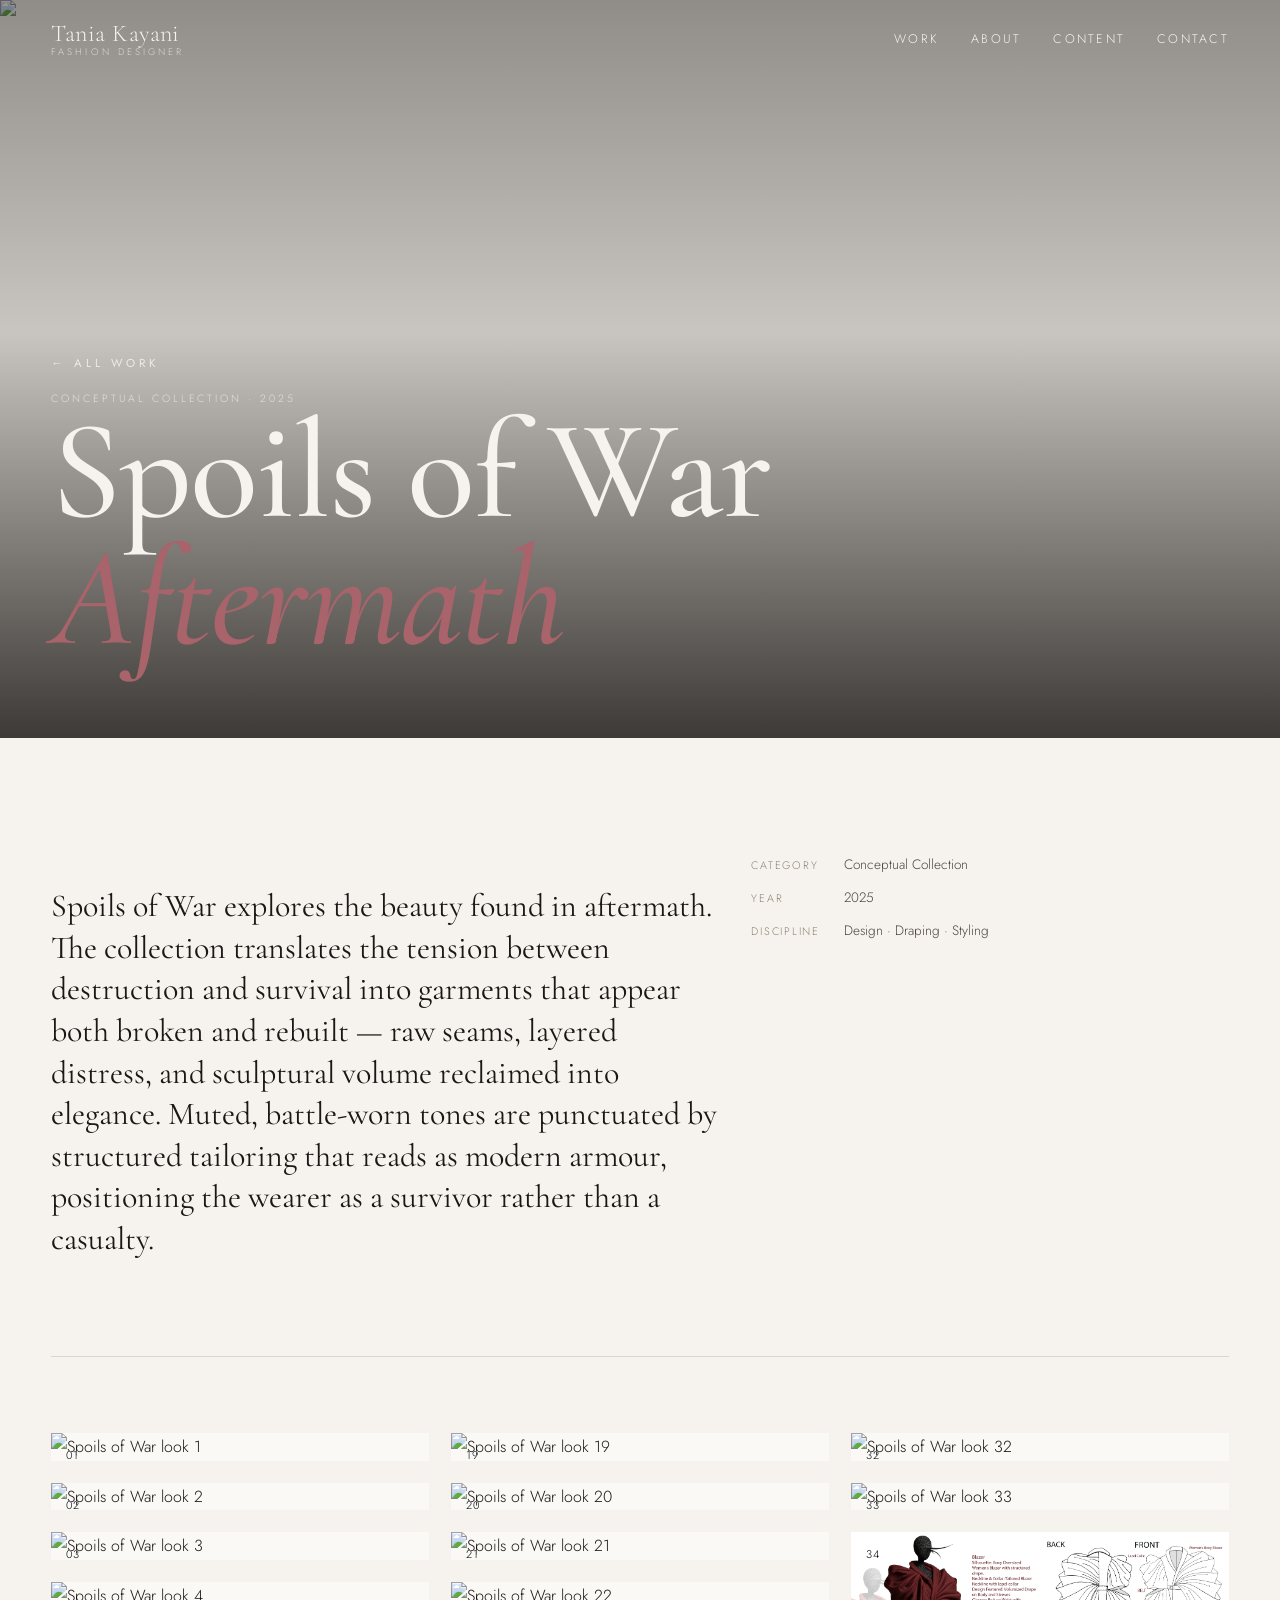
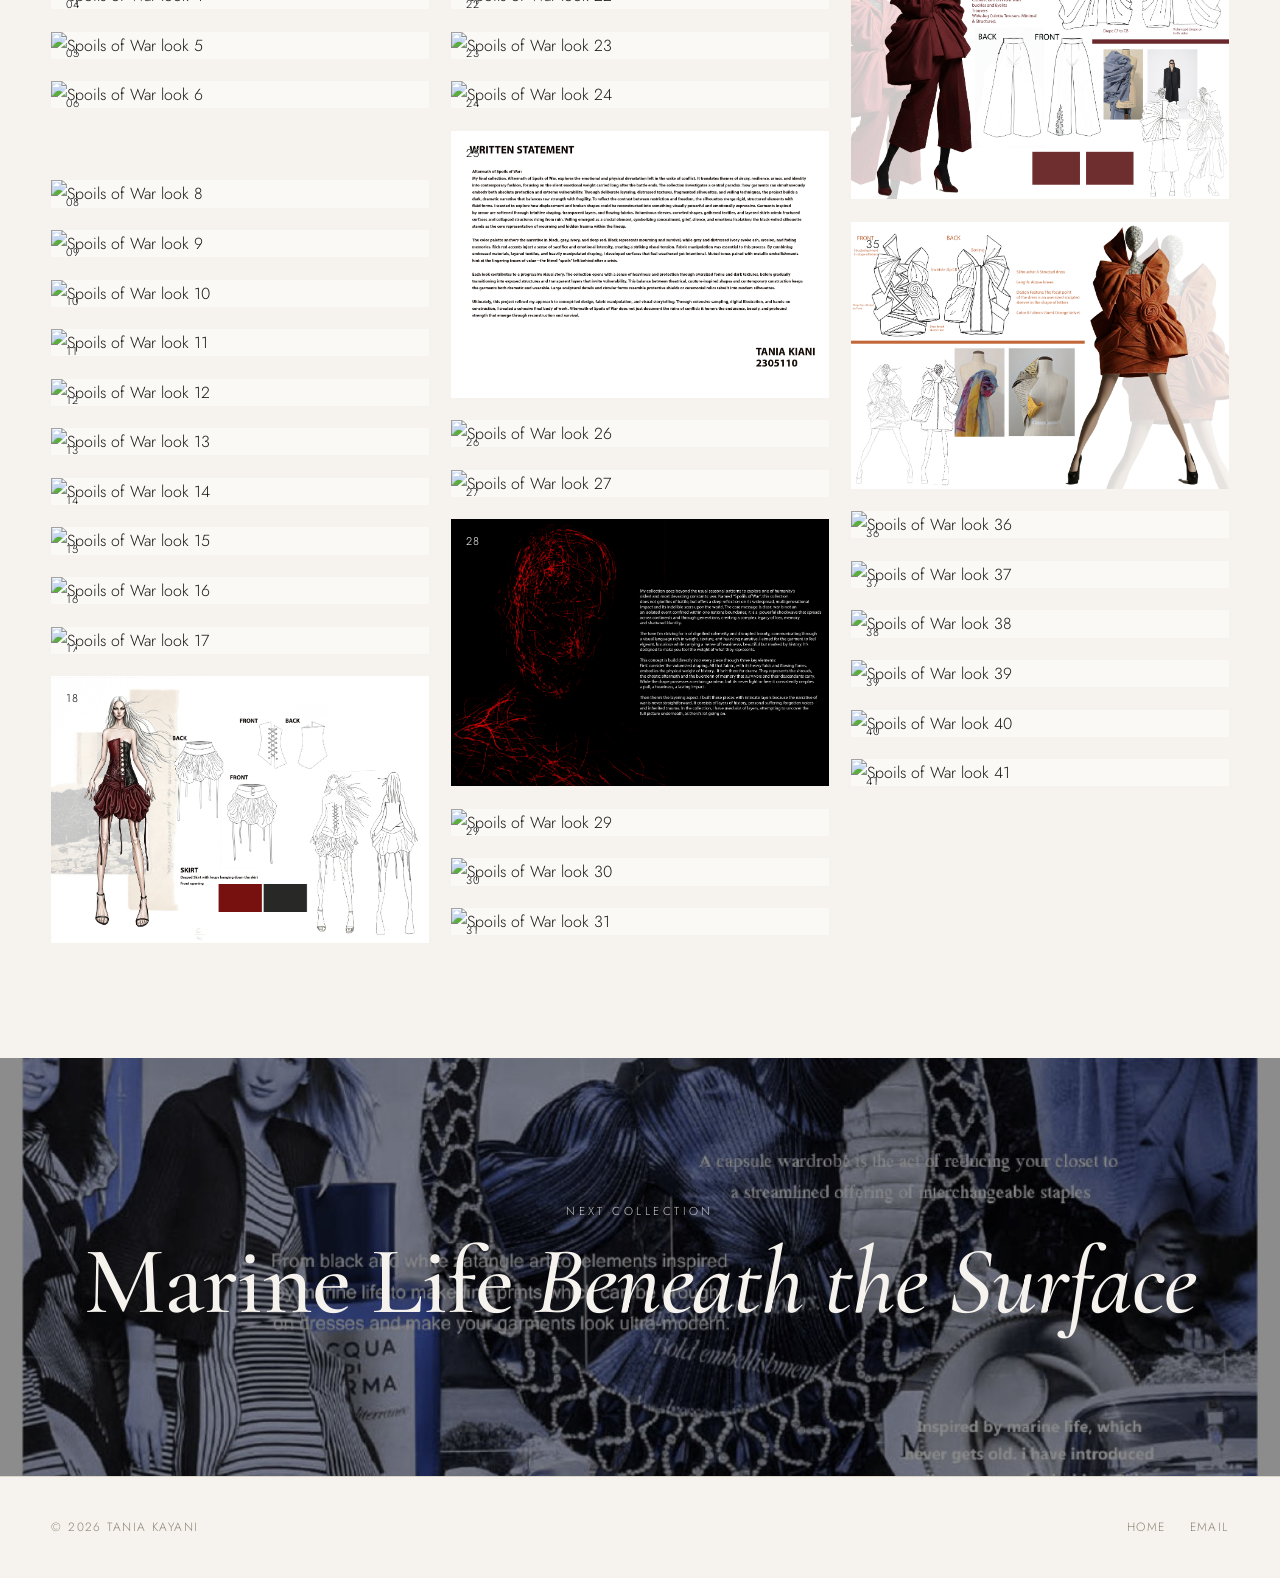
==== collection.html @ a07a9b73 "Build professional fashion portfolio website" ====
<!DOCTYPE html>
<html lang="en">
<head>
  <meta charset="UTF-8" />
  <meta name="viewport" content="width=device-width, initial-scale=1.0" />
  <title>Collection — Tania Kayani</title>
  <meta name="description" content="A collection by fashion designer Tania Kayani." />
  <link rel="preconnect" href="https://fonts.googleapis.com" />
  <link rel="preconnect" href="https://fonts.gstatic.com" crossorigin />
  <link href="https://fonts.googleapis.com/css2?family=Cormorant+Garamond:ital,wght@0,400;0,500;0,600;1,400;1,500&family=Jost:wght@300;400;500&display=swap" rel="stylesheet" />
  <link rel="stylesheet" href="css/style.css" />
</head>
<body>

  <!-- Navigation -->
  <header class="nav on-dark">
    <a class="nav__brand" href="index.html">
      <div class="nav__brand-name">Tania Kayani</div>
      <div class="nav__brand-sub">Fashion Designer</div>
    </a>
    <nav class="nav__links" aria-label="Primary">
      <a href="index.html#work">Work</a>
      <a href="index.html#about">About</a>
      <a href="index.html#content">Content</a>
      <a href="index.html#contact">Contact</a>
    </nav>
    <button class="nav__toggle" aria-label="Menu"><span></span><span></span><span></span></button>
  </header>

  <main id="collection">
    <!-- Detail hero -->
    <section class="detail-hero">
      <div class="detail-hero__bg"><img id="dHeroImg" alt="Collection hero" /></div>
      <div class="detail-hero__inner wrap">
        <a href="index.html#work" class="eyebrow" style="color:rgba(246,243,238,.85);display:inline-block;margin-bottom:1rem">&larr; All Work</a>
        <div class="card__cat" id="dCat" style="color:rgba(246,243,238,.85)"></div>
        <h1 class="detail-hero__title" id="dTitle"></h1>
      </div>
    </section>

    <!-- Meta / statement -->
    <section class="section" style="padding-bottom:clamp(2.5rem,6vw,5rem)">
      <div class="wrap">
        <div class="detail-meta" style="padding-bottom:clamp(2.5rem,6vw,4rem)">
          <p class="detail-meta__statement reveal" id="dStatement"></p>
          <div class="detail-facts reveal" id="dFacts"></div>
        </div>
      </div>
    </section>

    <!-- Gallery -->
    <section class="section" style="padding-top:0">
      <div class="wrap">
        <div class="gallery" id="dGallery"></div>
      </div>
    </section>

    <!-- Next collection -->
    <a class="next" id="dNext" href="#">
      <div class="next__bg"><img id="dNextImg" alt="Next collection" /></div>
      <div class="next__inner">
        <div class="next__label">Next Collection</div>
        <h2 class="next__title" id="dNextTitle"></h2>
      </div>
    </a>
  </main>

  <!-- Footer -->
  <footer class="footer">
    <div class="wrap footer__row">
      <span>&copy; <span id="year"></span> Tania Kayani</span>
      <div class="footer__links">
        <a href="index.html">Home</a>
        <a href="mailto:tania.kayani@example.com">Email</a>
      </div>
    </div>
  </footer>

  <script src="js/images.js"></script>
  <script src="js/data.js"></script>
  <script src="js/main.js"></script>
  <script>document.getElementById('year').textContent = new Date().getFullYear();</script>
</body>
</html>
---- css/style.css ----
/* =====================================================================
   Tania Kayani — Fashion Portfolio
   Editorial, minimal, high-fashion aesthetic
   ===================================================================== */

:root {
  --bg: #f6f3ee;
  --bg-alt: #eeeae2;
  --paper: #fbf9f5;
  --ink: #1a1714;
  --ink-soft: #4a443d;
  --muted: #8c8375;
  --line: #ddd6ca;
  --accent: #7c1f2b;      /* deep oxblood */
  --accent-soft: #a8636b;
  --gold: #b08d57;
  --max: 1400px;
  --gutter: clamp(1.25rem, 4vw, 4rem);
  --serif: 'Cormorant Garamond', Georgia, 'Times New Roman', serif;
  --sans: 'Jost', 'Helvetica Neue', Arial, sans-serif;
  --ease: cubic-bezier(0.22, 1, 0.36, 1);
}

* { box-sizing: border-box; }

html { scroll-behavior: smooth; }

body {
  margin: 0;
  background: var(--bg);
  color: var(--ink);
  font-family: var(--sans);
  font-weight: 300;
  font-size: 16px;
  line-height: 1.7;
  -webkit-font-smoothing: antialiased;
  text-rendering: optimizeLegibility;
  overflow-x: hidden;
}

img { display: block; max-width: 100%; }

a { color: inherit; text-decoration: none; }

h1, h2, h3, h4 {
  font-family: var(--serif);
  font-weight: 500;
  line-height: 1.05;
  margin: 0;
  letter-spacing: -0.01em;
}

.eyebrow {
  font-family: var(--sans);
  font-size: 0.72rem;
  letter-spacing: 0.35em;
  text-transform: uppercase;
  font-weight: 400;
  color: var(--muted);
}

.wrap { max-width: var(--max); margin: 0 auto; padding-inline: var(--gutter); }

.section { padding-block: clamp(4rem, 9vw, 9rem); }

/* ---------- Nav ---------- */
.nav {
  position: fixed;
  inset: 0 0 auto 0;
  z-index: 100;
  display: flex;
  align-items: center;
  justify-content: space-between;
  padding: 1.35rem var(--gutter);
  transition: background 0.5s var(--ease), padding 0.5s var(--ease), box-shadow 0.5s var(--ease);
  mix-blend-mode: normal;
}
.nav.scrolled {
  background: rgba(246, 243, 238, 0.88);
  backdrop-filter: blur(14px);
  padding-block: 0.9rem;
  box-shadow: 0 1px 0 var(--line);
}
.nav.on-dark:not(.scrolled) { color: #f6f3ee; }
.nav.on-dark:not(.scrolled) .nav__brand-sub { color: rgba(246,243,238,0.7); }
.nav.on-dark:not(.scrolled) .nav__links a::after { background: #f6f3ee; }

.nav__brand { line-height: 1; }
.nav__brand-name {
  font-family: var(--serif);
  font-size: 1.5rem;
  letter-spacing: 0.02em;
}
.nav__brand-sub {
  font-size: 0.6rem;
  letter-spacing: 0.32em;
  text-transform: uppercase;
  color: var(--muted);
  margin-top: 2px;
}
.nav__links { display: flex; gap: clamp(1.2rem, 2.5vw, 2.6rem); align-items: center; }
.nav__links a {
  font-size: 0.78rem;
  letter-spacing: 0.18em;
  text-transform: uppercase;
  position: relative;
  padding-block: 4px;
}
.nav__links a::after {
  content: '';
  position: absolute;
  left: 0; bottom: 0;
  width: 0; height: 1px;
  background: var(--ink);
  transition: width 0.4s var(--ease);
}
.nav__links a:hover::after, .nav__links a.active::after { width: 100%; }

.nav__toggle { display: none; background: none; border: 0; cursor: pointer; padding: 6px; }
.nav__toggle span { display: block; width: 26px; height: 1.5px; background: currentColor; margin: 6px 0; transition: 0.4s var(--ease); }

/* ---------- Hero ---------- */
.hero {
  position: relative;
  min-height: 100svh;
  display: flex;
  align-items: flex-end;
  color: #f6f3ee;
  overflow: hidden;
}
.hero__bg { position: absolute; inset: 0; z-index: 0; }
.hero__bg img { width: 100%; height: 100%; object-fit: cover; filter: grayscale(0.15) contrast(1.02); }
.hero__bg::after {
  content: '';
  position: absolute; inset: 0;
  background: linear-gradient(180deg, rgba(20,17,14,0.42) 0%, rgba(20,17,14,0.15) 40%, rgba(20,17,14,0.75) 100%);
}
.hero__inner { position: relative; z-index: 2; width: 100%; padding-bottom: clamp(3rem, 7vw, 6rem); }
.hero__title {
  font-size: clamp(3.4rem, 12vw, 11rem);
  line-height: 0.9;
  font-weight: 500;
  letter-spacing: -0.02em;
}
.hero__title em { font-style: italic; color: var(--accent-soft); }
.hero__meta {
  display: flex;
  flex-wrap: wrap;
  gap: 1rem 2.5rem;
  align-items: baseline;
  justify-content: space-between;
  margin-top: 1.8rem;
  border-top: 1px solid rgba(246,243,238,0.25);
  padding-top: 1.4rem;
}
.hero__tagline { font-family: var(--serif); font-size: clamp(1.1rem, 2.2vw, 1.6rem); font-style: italic; max-width: 32ch; }
.hero__scroll { font-size: 0.7rem; letter-spacing: 0.3em; text-transform: uppercase; opacity: 0.8; }

/* ---------- Intro / About ---------- */
.intro__grid { display: grid; grid-template-columns: 1fr; gap: clamp(2rem, 5vw, 5rem); }
@media (min-width: 900px) { .intro__grid { grid-template-columns: 0.9fr 1.1fr; align-items: center; } }
.intro__lead {
  font-family: var(--serif);
  font-size: clamp(1.6rem, 3.5vw, 2.8rem);
  line-height: 1.25;
  font-weight: 400;
}
.intro__lead em { font-style: italic; color: var(--accent); }
.intro__body p { color: var(--ink-soft); max-width: 54ch; }
.intro__body p + p { margin-top: 1.1rem; }
.stats { display: flex; flex-wrap: wrap; gap: 2.5rem; margin-top: 2.4rem; }
.stat__num { font-family: var(--serif); font-size: 2.6rem; line-height: 1; color: var(--accent); }
.stat__label { font-size: 0.7rem; letter-spacing: 0.2em; text-transform: uppercase; color: var(--muted); margin-top: 0.4rem; }

/* ---------- Section heading ---------- */
.head { display: flex; align-items: flex-end; justify-content: space-between; gap: 2rem; flex-wrap: wrap; margin-bottom: clamp(2rem, 5vw, 3.5rem); }
.head__title { font-size: clamp(2.2rem, 6vw, 4.5rem); }
.head__title em { font-style: italic; color: var(--accent); }
.head__note { max-width: 34ch; color: var(--ink-soft); font-size: 0.95rem; }

/* ---------- Collections grid ---------- */
.collections { display: grid; grid-template-columns: 1fr; gap: clamp(1.5rem, 3vw, 2.5rem); }
@media (min-width: 720px) { .collections { grid-template-columns: repeat(2, 1fr); } }
@media (min-width: 1100px) { .collections { grid-template-columns: repeat(12, 1fr); grid-auto-flow: dense; } }

.card { position: relative; overflow: hidden; background: var(--paper); display: block; }
@media (min-width: 1100px) {
  .card { grid-column: span 4; }
  .card--wide { grid-column: span 8; }
  .card--tall .card__media { aspect-ratio: 3 / 4.4; }
}
.card__media { position: relative; aspect-ratio: 3 / 4; overflow: hidden; }
.card--wide .card__media { aspect-ratio: 16 / 11; }
.card__media img {
  width: 100%; height: 100%; object-fit: cover;
  transition: transform 1.1s var(--ease), filter 0.8s var(--ease);
  filter: grayscale(0.1);
}
.card:hover .card__media img { transform: scale(1.06); filter: grayscale(0); }
.card__media::after {
  content: '';
  position: absolute; inset: 0;
  background: linear-gradient(180deg, rgba(20,17,14,0) 45%, rgba(20,17,14,0.72) 100%);
  transition: opacity 0.6s var(--ease);
}
.card__body { position: absolute; left: 0; right: 0; bottom: 0; padding: clamp(1.2rem, 2.5vw, 2rem); z-index: 2; color: #f6f3ee; }
.card__cat { font-size: 0.66rem; letter-spacing: 0.28em; text-transform: uppercase; opacity: 0.85; }
.card__title { font-size: clamp(1.6rem, 3vw, 2.6rem); margin-top: 0.35rem; }
.card__title em { font-style: italic; }
.card__meta { display: flex; align-items: center; gap: 0.75rem; margin-top: 0.7rem; font-size: 0.75rem; letter-spacing: 0.12em; text-transform: uppercase; opacity: 0; transform: translateY(8px); transition: 0.5s var(--ease); }
.card:hover .card__meta { opacity: 0.9; transform: none; }
.card__meta .arrow { transition: transform 0.5s var(--ease); }
.card:hover .card__meta .arrow { transform: translateX(6px); }

/* ---------- Content creator feature ---------- */
.feature { background: var(--ink); color: var(--bg); }
.feature .head__title, .feature .intro__lead em { color: var(--gold); }
.feature__grid { display: grid; gap: clamp(2rem,5vw,4rem); grid-template-columns: 1fr; align-items: center; }
@media (min-width: 900px){ .feature__grid { grid-template-columns: 1fr 1fr; } }
.feature__text p { color: #cfc7b8; max-width: 50ch; }
.feature__mosaic { display: grid; grid-template-columns: repeat(3, 1fr); gap: 0.6rem; }
.feature__mosaic img { width: 100%; aspect-ratio: 3/4; object-fit: cover; filter: grayscale(0.2); transition: filter 0.5s var(--ease), transform 0.8s var(--ease); }
.feature__mosaic img:hover { filter: none; transform: scale(1.03); }

/* ---------- Buttons ---------- */
.btn {
  display: inline-flex; align-items: center; gap: 0.7rem;
  font-size: 0.76rem; letter-spacing: 0.22em; text-transform: uppercase;
  padding: 1rem 1.8rem;
  border: 1px solid currentColor;
  border-radius: 100px;
  transition: 0.45s var(--ease);
  cursor: pointer; background: transparent; color: inherit;
}
.btn:hover { background: var(--ink); color: var(--bg); border-color: var(--ink); }
.btn--light:hover { background: var(--bg); color: var(--ink); border-color: var(--bg); }
.btn--solid { background: var(--accent); border-color: var(--accent); color: #fff; }
.btn--solid:hover { background: var(--ink); border-color: var(--ink); }

/* ---------- Contact ---------- */
.contact { text-align: center; }
.contact__big { font-size: clamp(2.4rem, 8vw, 7rem); line-height: 0.95; }
.contact__big a { position: relative; }
.contact__big em { font-style: italic; color: var(--accent); }
.contact__links { display: flex; gap: 1.5rem; justify-content: center; flex-wrap: wrap; margin-top: 2.5rem; }

/* ---------- Footer ---------- */
.footer { border-top: 1px solid var(--line); padding-block: 2.5rem; }
.footer__row { display: flex; justify-content: space-between; align-items: center; gap: 1.5rem; flex-wrap: wrap; font-size: 0.75rem; letter-spacing: 0.12em; text-transform: uppercase; color: var(--muted); }
.footer__links { display: flex; gap: 1.5rem; }
.footer__links a:hover { color: var(--ink); }

/* =====================================================================
   Collection detail page
   ===================================================================== */
.detail-hero { position: relative; min-height: 82svh; display: flex; align-items: flex-end; color: #f6f3ee; overflow: hidden; }
.detail-hero__bg { position: absolute; inset: 0; }
.detail-hero__bg img { width: 100%; height: 100%; object-fit: cover; }
.detail-hero__bg::after { content:''; position:absolute; inset:0; background: linear-gradient(180deg, rgba(20,17,14,0.45), rgba(20,17,14,0.2) 45%, rgba(20,17,14,0.82)); }
.detail-hero__inner { position: relative; z-index: 2; width: 100%; padding-bottom: clamp(2.5rem, 6vw, 5rem); }
.detail-hero__title { font-size: clamp(3rem, 11vw, 9rem); line-height: 0.9; }
.detail-hero__title em { font-style: italic; color: var(--accent-soft); }
.detail-hero__sub { font-family: var(--serif); font-style: italic; font-size: clamp(1.2rem, 2.4vw, 1.8rem); margin-top: 0.5rem; }

.detail-meta { display: grid; grid-template-columns: 1fr; gap: 2rem; border-bottom: 1px solid var(--line); }
@media (min-width: 860px){ .detail-meta { grid-template-columns: 1.4fr 1fr; align-items: start; } }
.detail-meta__statement { font-family: var(--serif); font-size: clamp(1.3rem, 2.6vw, 2rem); line-height: 1.3; font-weight: 400; }
.detail-facts dl { display: grid; grid-template-columns: auto 1fr; gap: 0.6rem 1.5rem; margin: 0; font-size: 0.85rem; }
.detail-facts dt { color: var(--muted); letter-spacing: 0.16em; text-transform: uppercase; font-size: 0.68rem; padding-top: 3px; }
.detail-facts dd { margin: 0; color: var(--ink-soft); }
.detail-facts .looks { display: flex; flex-wrap: wrap; gap: 0.5rem; }
.detail-facts .looks span { border: 1px solid var(--line); padding: 0.25rem 0.7rem; border-radius: 100px; font-size: 0.72rem; letter-spacing: 0.08em; }

/* Gallery — editorial masonry */
.gallery { column-count: 1; column-gap: clamp(0.8rem, 2vw, 1.4rem); }
@media (min-width: 640px){ .gallery { column-count: 2; } }
@media (min-width: 1080px){ .gallery { column-count: 3; } }
.gallery__item { break-inside: avoid; margin-bottom: clamp(0.8rem, 2vw, 1.4rem); position: relative; overflow: hidden; background: var(--paper); cursor: zoom-in; }
.gallery__item img { width: 100%; transition: transform 1s var(--ease), filter 0.6s var(--ease); filter: grayscale(0.08); }
.gallery__item:hover img { transform: scale(1.04); filter: none; }
.gallery__num { position: absolute; top: 0.8rem; left: 0.9rem; font-size: 0.7rem; letter-spacing: 0.15em; color: #fff; mix-blend-mode: difference; z-index: 2; }

/* Next collection strip */
.next { position: relative; overflow: hidden; color: #f6f3ee; text-align: center; display: block; }
.next__bg { position: absolute; inset: 0; }
.next__bg img { width: 100%; height: 100%; object-fit: cover; transition: transform 1.4s var(--ease); filter: grayscale(0.3) brightness(0.55); }
.next:hover .next__bg img { transform: scale(1.05); }
.next__inner { position: relative; z-index: 2; padding-block: clamp(4rem, 12vw, 9rem); }
.next__label { font-size: 0.72rem; letter-spacing: 0.3em; text-transform: uppercase; opacity: 0.8; }
.next__title { font-size: clamp(2.4rem, 8vw, 6rem); margin-top: 0.6rem; }
.next__title em { font-style: italic; }

/* ---------- Lightbox ---------- */
.lightbox { position: fixed; inset: 0; z-index: 200; background: rgba(16,14,12,0.94); display: none; align-items: center; justify-content: center; opacity: 0; transition: opacity 0.4s var(--ease); }
.lightbox.open { display: flex; opacity: 1; }
.lightbox img { max-width: 92vw; max-height: 88vh; object-fit: contain; box-shadow: 0 30px 80px rgba(0,0,0,0.5); }
.lightbox__btn { position: absolute; background: none; border: 0; color: #f6f3ee; cursor: pointer; font-family: var(--serif); }
.lightbox__close { top: clamp(1rem,3vw,2rem); right: clamp(1rem,3vw,2rem); font-size: 2.4rem; line-height: 1; }
.lightbox__nav { top: 50%; transform: translateY(-50%); font-size: 3rem; padding: 1rem; opacity: 0.7; transition: opacity 0.3s var(--ease); }
.lightbox__nav:hover { opacity: 1; }
.lightbox__prev { left: clamp(0.5rem,2vw,2rem); }
.lightbox__next { right: clamp(0.5rem,2vw,2rem); }
.lightbox__count { position: absolute; bottom: clamp(1rem,3vw,2rem); left: 50%; transform: translateX(-50%); color: rgba(246,243,238,0.75); font-size: 0.8rem; letter-spacing: 0.2em; }

/* ---------- Reveal on scroll ---------- */
.reveal { opacity: 0; transform: translateY(28px); transition: opacity 0.9s var(--ease), transform 0.9s var(--ease); }
.reveal.in { opacity: 1; transform: none; }

/* ---------- Mobile nav ---------- */
@media (max-width: 780px) {
  .nav__toggle { display: block; }
  .nav__links {
    position: fixed; inset: 0; flex-direction: column; justify-content: center; align-items: center;
    gap: 2rem; background: var(--bg); transform: translateX(100%); transition: transform 0.5s var(--ease);
  }
  .nav__links a { font-size: 1.1rem; }
  body.menu-open .nav__links { transform: none; }
  body.menu-open .nav__toggle span:nth-child(1) { transform: translateY(7.5px) rotate(45deg); }
  body.menu-open .nav__toggle span:nth-child(2) { opacity: 0; }
  body.menu-open .nav__toggle span:nth-child(3) { transform: translateY(-7.5px) rotate(-45deg); }
  .nav.on-dark:not(.scrolled) .nav__links { color: var(--ink); }
}

::selection { background: var(--accent); color: #fff; }
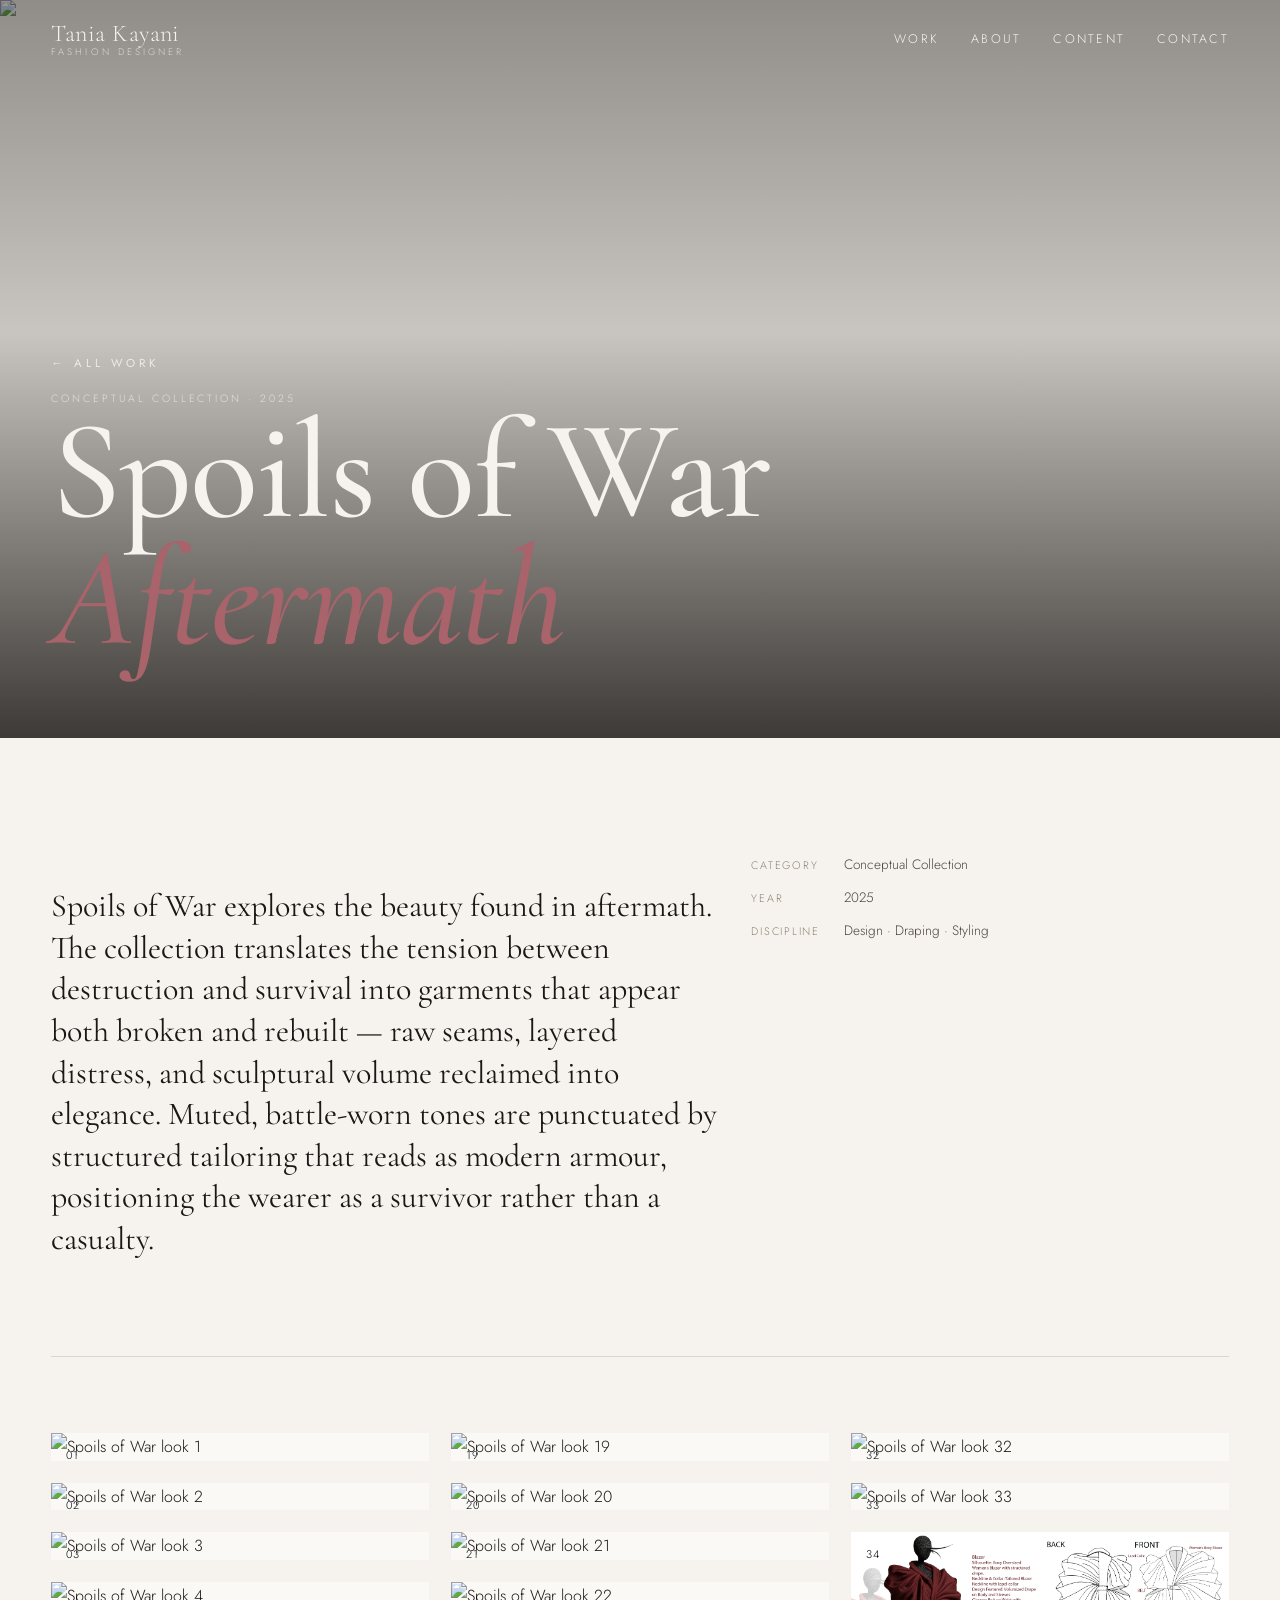
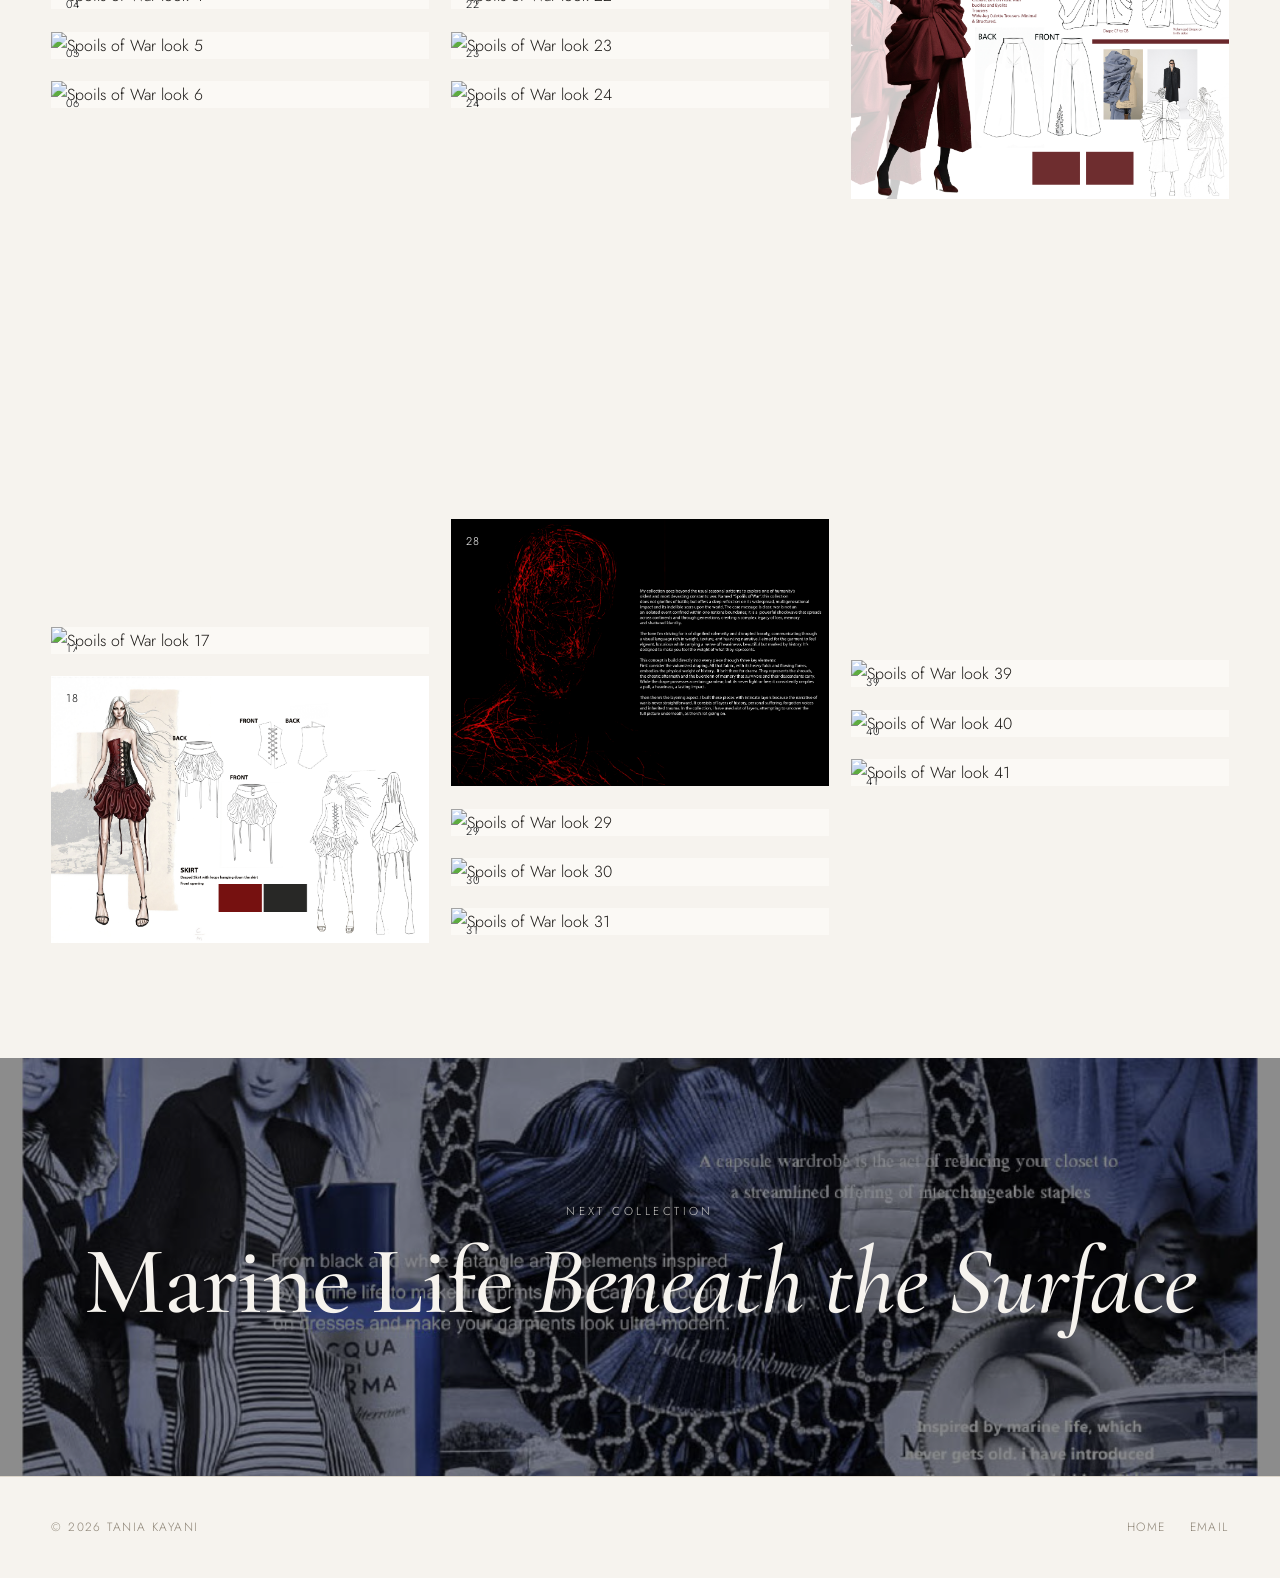
==== commit e1d3901b: "Reduce gap between hero role line and garment slider" ====
--- a/collection.html
+++ b/collection.html
@@ -3,8 +3,8 @@
 <head>
   <meta charset="UTF-8" />
   <meta name="viewport" content="width=device-width, initial-scale=1.0" />
-  <title>Collection — Tania Kayani</title>
-  <meta name="description" content="A collection by fashion designer Tania Kayani." />
+  <title>Collection — Tania Zahid Kiani</title>
+  <meta name="description" content="A collection by fashion designer Tania Zahid Kiani." />
   <link rel="preconnect" href="https://fonts.googleapis.com" />
   <link rel="preconnect" href="https://fonts.gstatic.com" crossorigin />
   <link href="https://fonts.googleapis.com/css2?family=Cormorant+Garamond:ital,wght@0,400;0,500;0,600;1,400;1,500&family=Jost:wght@300;400;500&display=swap" rel="stylesheet" />
--- a/css/style.css
+++ b/css/style.css
@@ -130,6 +130,11 @@
 }
 .hero__bg { position: absolute; inset: 0; z-index: 0; }
 .hero__bg img { width: 100%; height: 100%; object-fit: cover; filter: grayscale(0.15) contrast(1.02); }
+.hero--compact { min-height: auto; background: var(--bg); color: var(--ink); padding-top: clamp(6rem, 11vw, 8rem); }
+.hero--compact .hero__inner { padding-bottom: clamp(0.4rem, 1.2vw, 0.8rem); }
+.hero--compact .hero__title { font-size: clamp(2.6rem, 8vw, 5.5rem); }
+.hero--compact .eyebrow { margin-top: 0.9rem; }
+.hero--compact + .garments { padding-top: 0; }
 .hero__bg::after {
   content: '';
   position: absolute; inset: 0;
@@ -221,6 +226,26 @@
 .feature__mosaic { display: grid; grid-template-columns: repeat(3, 1fr); gap: 0.6rem; }
 .feature__mosaic img { width: 100%; aspect-ratio: 3/4; object-fit: cover; filter: grayscale(0.2); transition: filter 0.5s var(--ease), transform 0.8s var(--ease); }
 .feature__mosaic img:hover { filter: none; transform: scale(1.03); }
+
+/* ---------- Garment slider ---------- */
+.slider { position: relative; margin-top: clamp(0.4rem, 1.2vw, 0.9rem); }
+.slider__viewport { overflow: hidden; }
+.slider__track { display: flex; gap: 1rem; padding-inline: clamp(1.2rem, 5vw, 4rem); scroll-behavior: smooth; will-change: transform; transition: transform 0.6s var(--ease); }
+.slider__slide { flex: 0 0 auto; width: clamp(300px, 36vw, 480px); }
+.slider__slide img { width: 100%; height: clamp(420px, 48vw, 640px); object-fit: cover; border-radius: 4px; cursor: pointer; filter: grayscale(0.15); transition: filter 0.5s var(--ease), transform 0.8s var(--ease); }
+.slider__slide img:hover { filter: none; transform: scale(1.02); }
+.slider__btn {
+  position: absolute; top: 50%; transform: translateY(-50%); z-index: 3;
+  width: 3rem; height: 3rem; border-radius: 50%;
+  display: flex; align-items: center; justify-content: center;
+  font-size: 1.4rem; line-height: 1; cursor: pointer;
+  background: var(--bg); color: var(--ink); border: 1px solid var(--line);
+  box-shadow: 0 6px 20px rgba(20,17,14,0.12);
+  transition: 0.4s var(--ease);
+}
+.slider__btn:hover { background: var(--ink); color: var(--bg); border-color: var(--ink); }
+.slider__prev { left: clamp(0.4rem, 2vw, 1.4rem); }
+.slider__next { right: clamp(0.4rem, 2vw, 1.4rem); }
 
 /* ---------- Buttons ---------- */
 .btn {
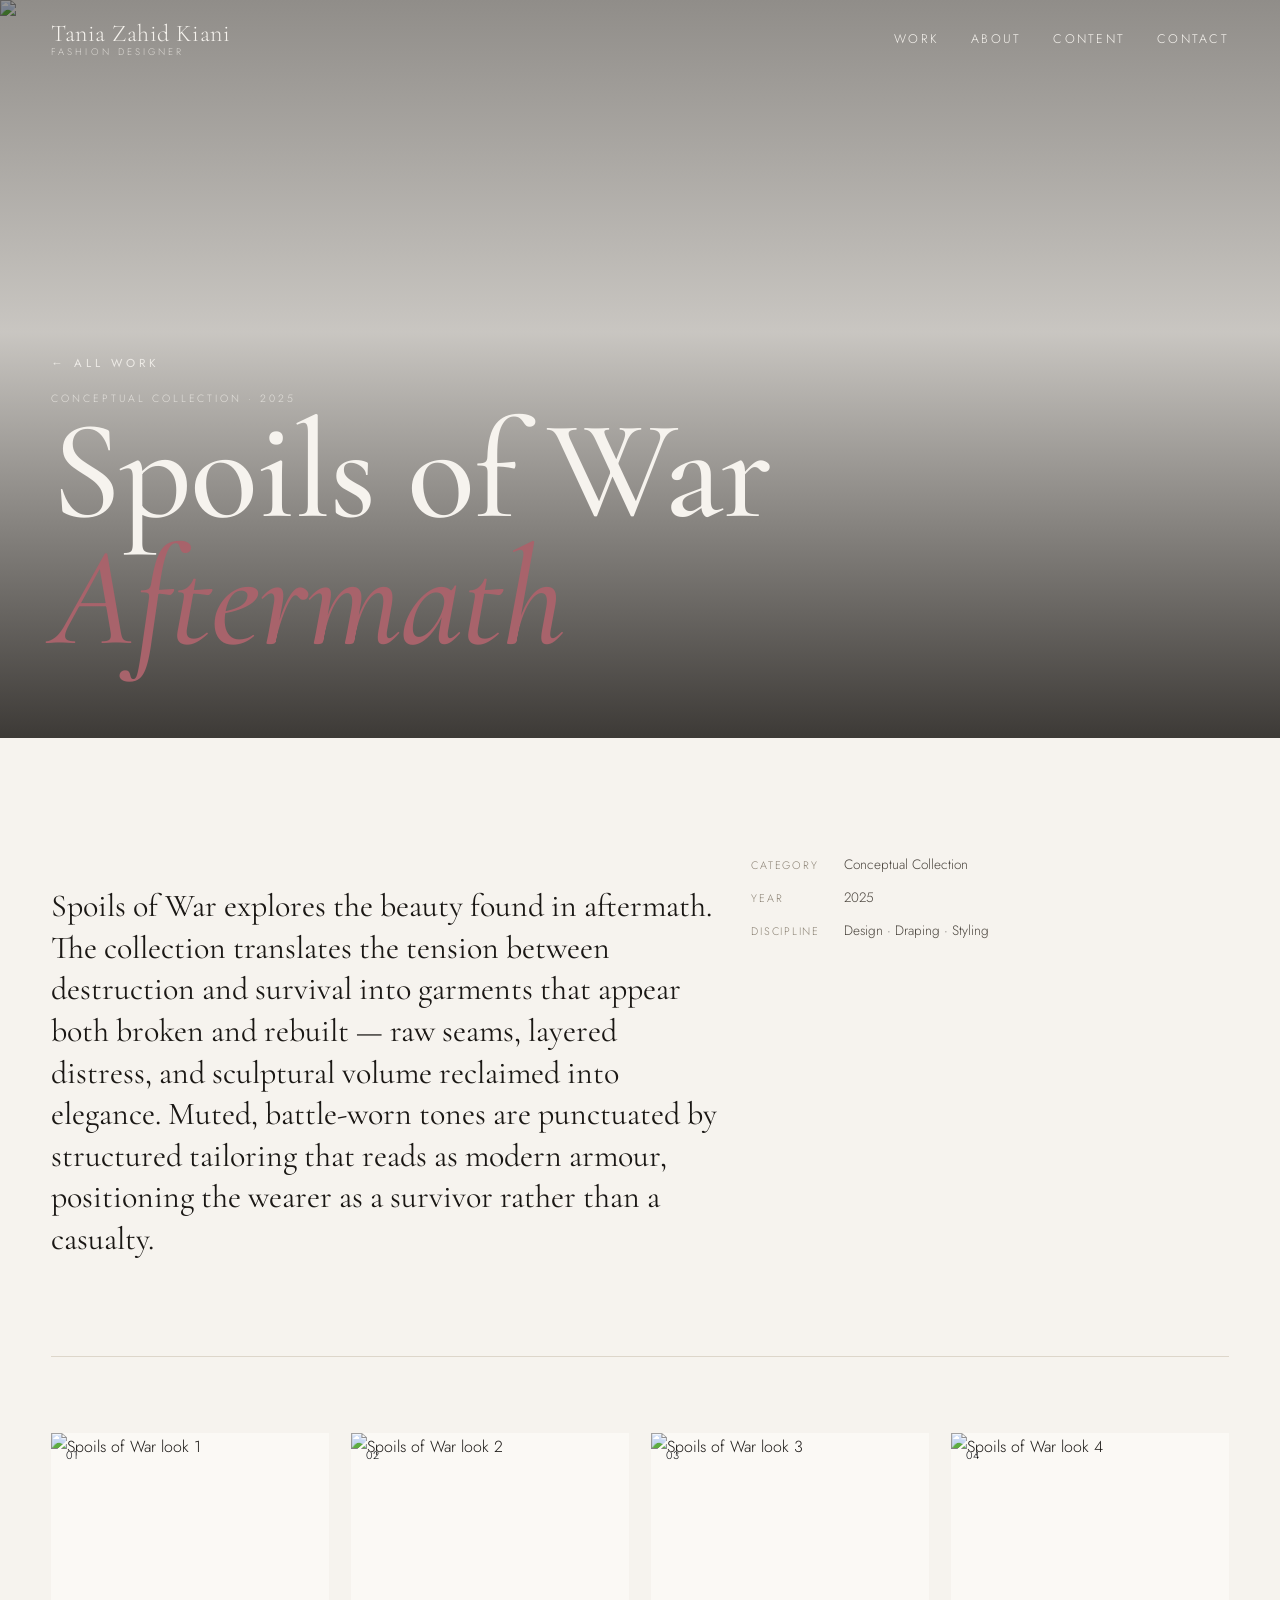
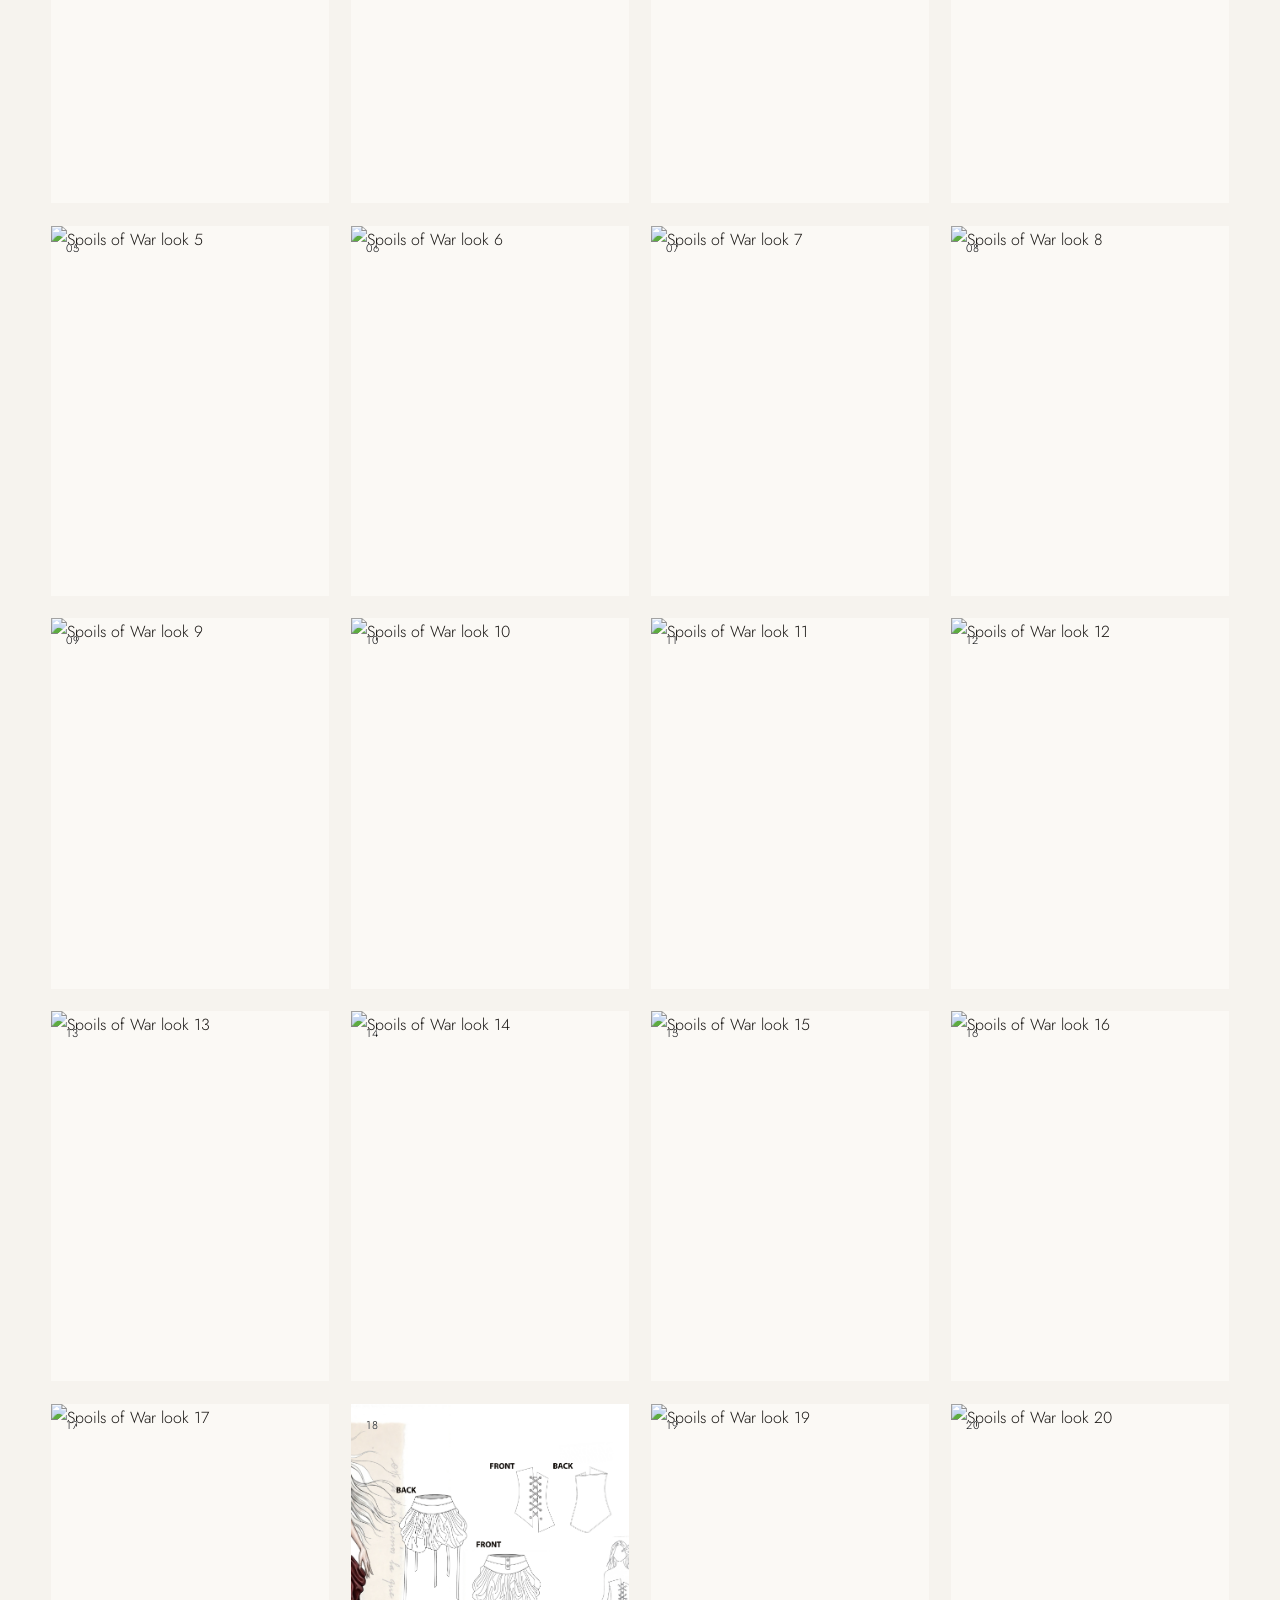
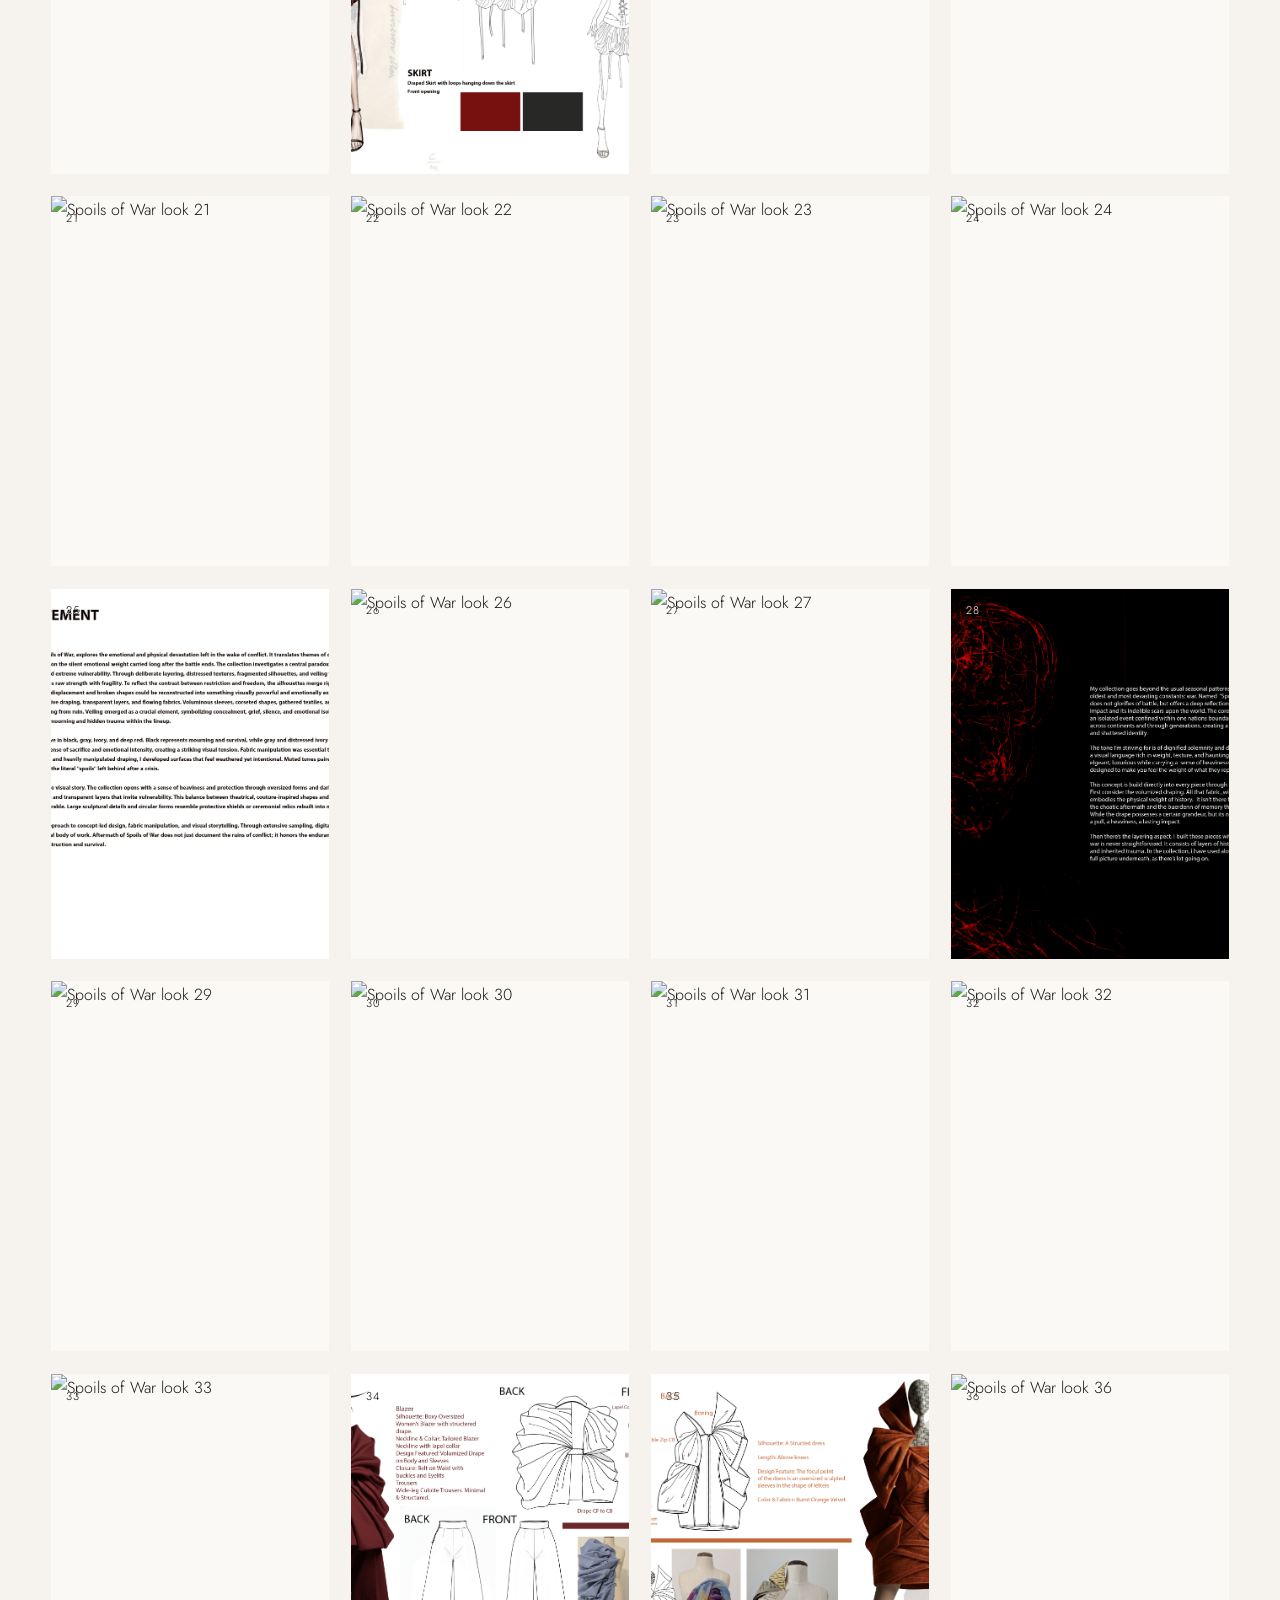
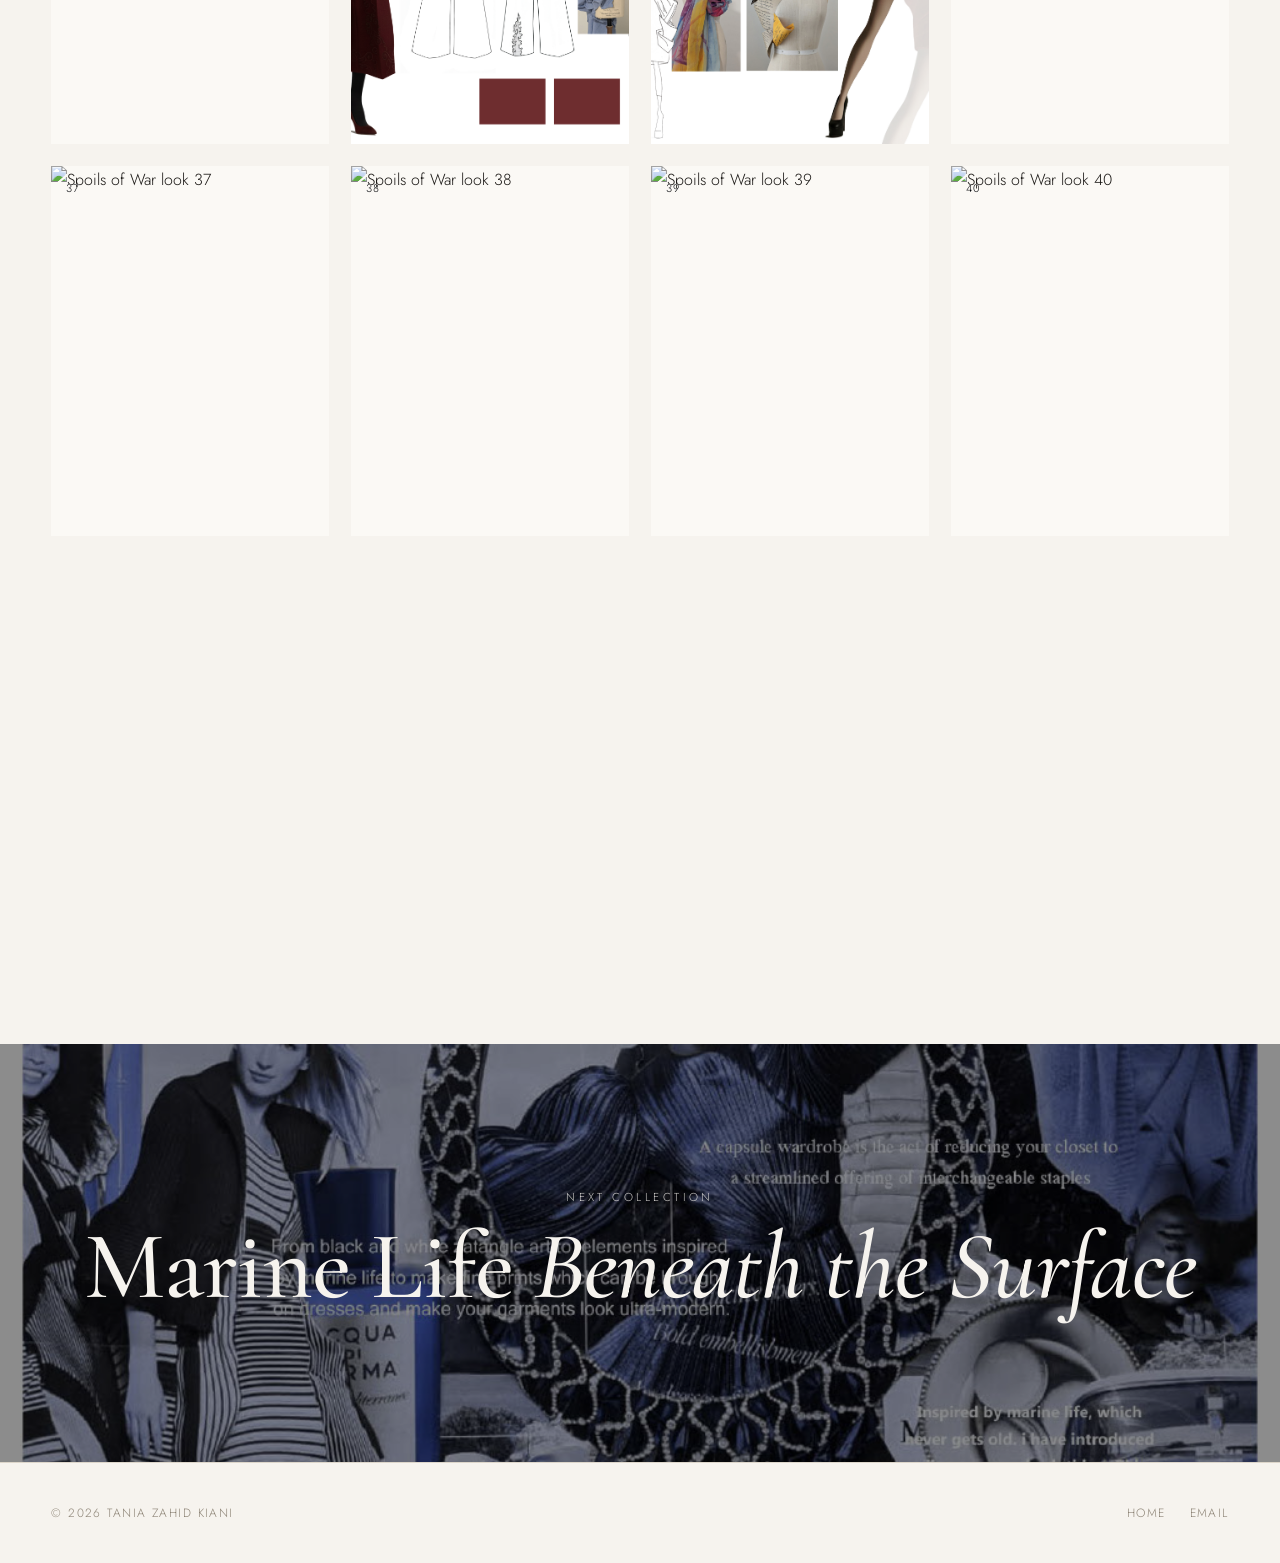
==== commit cc00bb85: "Collection gallery: uniform equal-size grid; fix collection page name" ====
--- a/collection.html
+++ b/collection.html
@@ -15,7 +15,7 @@
   <!-- Navigation -->
   <header class="nav on-dark">
     <a class="nav__brand" href="index.html">
-      <div class="nav__brand-name">Tania Kayani</div>
+      <div class="nav__brand-name">Tania Zahid Kiani</div>
       <div class="nav__brand-sub">Fashion Designer</div>
     </a>
     <nav class="nav__links" aria-label="Primary">
@@ -68,7 +68,7 @@
   <!-- Footer -->
   <footer class="footer">
     <div class="wrap footer__row">
-      <span>&copy; <span id="year"></span> Tania Kayani</span>
+      <span>&copy; <span id="year"></span> Tania Zahid Kiani</span>
       <div class="footer__links">
         <a href="index.html">Home</a>
         <a href="mailto:tania.kayani@example.com">Email</a>
--- a/css/style.css
+++ b/css/style.css
@@ -131,10 +131,12 @@
 .hero__bg { position: absolute; inset: 0; z-index: 0; }
 .hero__bg img { width: 100%; height: 100%; object-fit: cover; filter: grayscale(0.15) contrast(1.02); }
 .hero--compact { min-height: auto; background: var(--bg); color: var(--ink); padding-top: clamp(6rem, 11vw, 8rem); }
-.hero--compact .hero__inner { padding-bottom: clamp(0.4rem, 1.2vw, 0.8rem); }
+.hero--compact .hero__inner { padding-bottom: clamp(0.4rem, 1.2vw, 0.8rem); text-align: left; }
 .hero--compact .hero__title { font-size: clamp(2.6rem, 8vw, 5.5rem); }
 .hero--compact .eyebrow { margin-top: 0.9rem; }
 .hero--compact + .garments { padding-top: 0; }
+.garments { padding-bottom: clamp(1.2rem, 3vw, 2.4rem); }
+.garments + .section { padding-top: clamp(1.5rem, 4vw, 3rem); }
 .hero__bg::after {
   content: '';
   position: absolute; inset: 0;
@@ -296,12 +298,12 @@
 .detail-facts .looks { display: flex; flex-wrap: wrap; gap: 0.5rem; }
 .detail-facts .looks span { border: 1px solid var(--line); padding: 0.25rem 0.7rem; border-radius: 100px; font-size: 0.72rem; letter-spacing: 0.08em; }
 
-/* Gallery — editorial masonry */
-.gallery { column-count: 1; column-gap: clamp(0.8rem, 2vw, 1.4rem); }
-@media (min-width: 640px){ .gallery { column-count: 2; } }
-@media (min-width: 1080px){ .gallery { column-count: 3; } }
-.gallery__item { break-inside: avoid; margin-bottom: clamp(0.8rem, 2vw, 1.4rem); position: relative; overflow: hidden; background: var(--paper); cursor: zoom-in; }
-.gallery__item img { width: 100%; transition: transform 1s var(--ease), filter 0.6s var(--ease); filter: grayscale(0.08); }
+/* Gallery — uniform grid */
+.gallery { display: grid; grid-template-columns: repeat(2, 1fr); gap: clamp(0.8rem, 2vw, 1.4rem); }
+@media (min-width: 640px){ .gallery { grid-template-columns: repeat(3, 1fr); } }
+@media (min-width: 1080px){ .gallery { grid-template-columns: repeat(4, 1fr); } }
+.gallery__item { position: relative; overflow: hidden; background: var(--paper); cursor: zoom-in; aspect-ratio: 3 / 4; }
+.gallery__item img { width: 100%; height: 100%; object-fit: cover; transition: transform 1s var(--ease), filter 0.6s var(--ease); filter: grayscale(0.08); }
 .gallery__item:hover img { transform: scale(1.04); filter: none; }
 .gallery__num { position: absolute; top: 0.8rem; left: 0.9rem; font-size: 0.7rem; letter-spacing: 0.15em; color: #fff; mix-blend-mode: difference; z-index: 2; }
 
